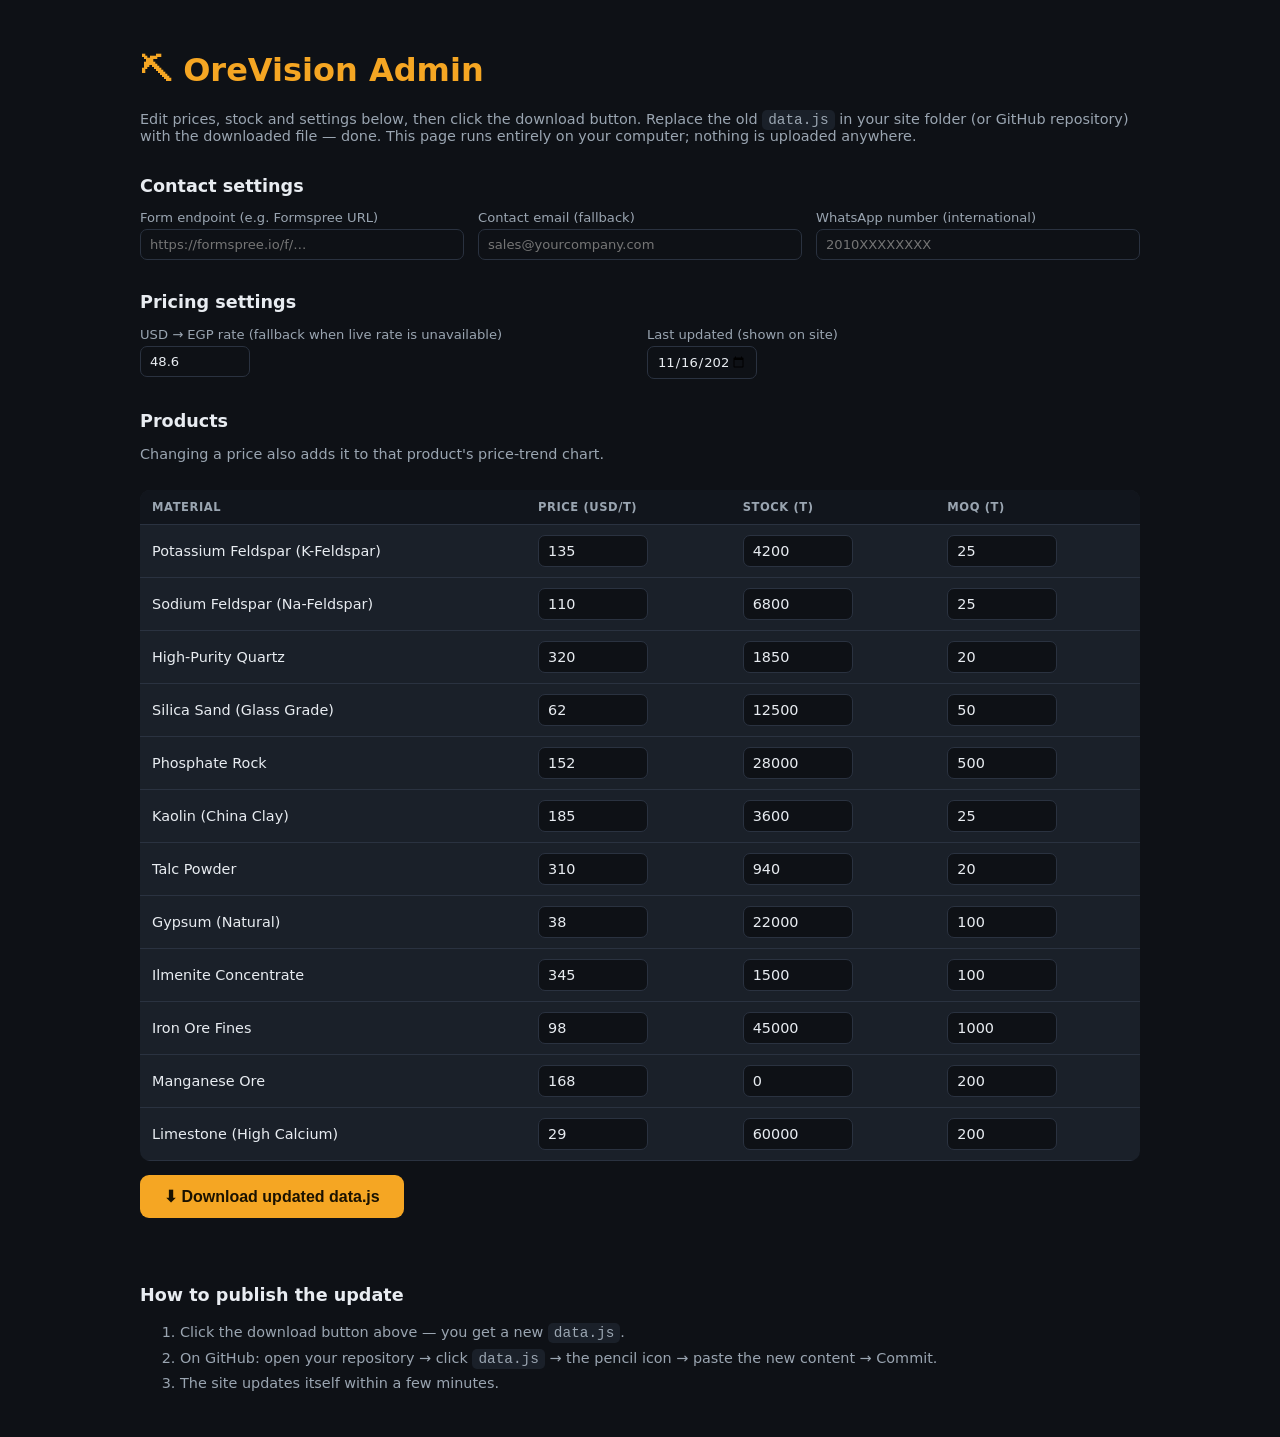
==== admin.html @ 51a4f31a "Harden logic layer: validation, safe storage, real form submission, cart fixes, mobile nav, tests - " ====
<!doctype html>
<html lang="en">
<head>
<meta charset="utf-8">
<meta name="viewport" content="width=device-width, initial-scale=1">
<title>OreVision Admin</title>
<meta name="robots" content="noindex">
<style>
  :root { --bg:#0e1116; --card:#1a2029; --border:#2a3240; --text:#e8ecf1; --muted:#9aa5b1; --accent:#f5a623; --red:#e5534b; --green:#35c06f; }
  * { box-sizing: border-box; }
  body { font-family: system-ui, sans-serif; background: var(--bg); color: var(--text); margin: 0; padding: 30px 20px; }
  .wrap { max-width: 1000px; margin: 0 auto; }
  h1 { color: var(--accent); }
  h2 { font-size: 1.1rem; margin-top: 32px; }
  p.note { color: var(--muted); font-size: .9rem; }
  .table-wrap { overflow-x: auto; }
  table { width: 100%; border-collapse: collapse; background: var(--card); border-radius: 10px; overflow: hidden; margin: 14px 0; }
  th, td { padding: 10px 12px; border-bottom: 1px solid var(--border); text-align: left; font-size: .9rem; }
  th { background: #11151c; color: var(--muted); text-transform: uppercase; font-size: .72rem; letter-spacing: .05em; }
  input { background: var(--bg); border: 1px solid var(--border); color: var(--text); padding: 7px 9px; border-radius: 7px; width: 110px; font: inherit; }
  input.wide { width: 100%; }
  input.bad { border-color: var(--red); }
  .btn { background: var(--accent); color: #1b1200; border: none; padding: 12px 24px; border-radius: 9px; font-weight: 700; font-size: 1rem; cursor: pointer; }
  .btn:hover { filter: brightness(1.1); }
  .grid { display: grid; grid-template-columns: repeat(auto-fit, minmax(240px, 1fr)); gap: 14px; margin: 14px 0; }
  .grid label { display: flex; flex-direction: column; gap: 4px; color: var(--muted); font-size: .82rem; }
  ol { color: var(--muted); font-size: .9rem; line-height: 1.7; }
  code { background: var(--card); padding: 2px 6px; border-radius: 5px; }
  #status { font-size: .92rem; min-height: 1.4em; }
  #status.ok { color: var(--green); }
  #status.err { color: var(--red); }
</style>
</head>
<body>
<div class="wrap">
  <h1>⛏ OreVision Admin</h1>
  <p class="note">Edit prices, stock and settings below, then click the download button. Replace the old
    <code>data.js</code> in your site folder (or GitHub repository) with the downloaded file — done.
    This page runs entirely on your computer; nothing is uploaded anywhere.</p>

  <h2>Contact settings</h2>
  <div class="grid">
    <label>Form endpoint (e.g. Formspree URL) <input class="wide" id="formEndpoint" type="url" placeholder="https://formspree.io/f/…"></label>
    <label>Contact email (fallback) <input class="wide" id="contactEmail" type="email" placeholder="sales@yourcompany.com"></label>
    <label>WhatsApp number (international) <input class="wide" id="whatsapp" type="tel" placeholder="2010XXXXXXXX"></label>
  </div>

  <h2>Pricing settings</h2>
  <div class="grid">
    <label>USD → EGP rate (fallback when live rate is unavailable) <input id="fxRate" type="number" step="0.1" min="0.1"></label>
    <label>Last updated (shown on site) <input id="lastUpd" type="date"></label>
  </div>

  <h2>Products</h2>
  <p class="note">Changing a price also adds it to that product's price-trend chart.</p>
  <div class="table-wrap">
    <table id="tbl">
      <thead><tr><th>Material</th><th>Price (USD/t)</th><th>Stock (t)</th><th>MOQ (t)</th></tr></thead>
      <tbody></tbody>
    </table>
  </div>

  <button class="btn" id="dl">⬇ Download updated data.js</button>
  <p id="status"></p>

  <h2>How to publish the update</h2>
  <ol>
    <li>Click the download button above — you get a new <code>data.js</code>.</li>
    <li>On GitHub: open your repository → click <code>data.js</code> → the pencil icon → paste the new content → Commit.</li>
    <li>The site updates itself within a few minutes.</li>
  </ol>
</div>

<script src="data.js"></script>
<script>
"use strict";
const el = (id) => document.getElementById(id);
const tbody = document.querySelector("#tbl tbody");

PRODUCTS.forEach((p, i) => {
  const tr = document.createElement("tr");
  const name = document.createElement("td");
  name.textContent = p.name;
  tr.appendChild(name);
  [["basePrice", "0.5", 0], ["stock", "1", 0], ["moq", "1", 1]].forEach(([field, step, min]) => {
    const td = document.createElement("td");
    const inp = document.createElement("input");
    inp.type = "number"; inp.step = step; inp.min = min;
    inp.value = p[field];
    inp.dataset.i = i; inp.dataset.f = field;
    td.appendChild(inp);
    tr.appendChild(td);
  });
  tbody.appendChild(tr);
});

el("fxRate").value = USD_TO_EGP;
el("lastUpd").value = LAST_UPDATED;
el("formEndpoint").value = SITE.FORM_ENDPOINT || "";
el("contactEmail").value = SITE.CONTACT_EMAIL || "";
el("whatsapp").value = SITE.WHATSAPP_NUMBER || "";

function setStatus(msg, cls) {
  const s = el("status");
  s.textContent = msg;
  s.className = cls || "";
}

el("dl").addEventListener("click", () => {
  // ---- validate everything before changing anything ----
  let firstBad = null;
  const edits = [];
  document.querySelectorAll("input[data-i]").forEach((inp) => {
    const v = Number(inp.value);
    const min = inp.dataset.f === "moq" ? 1 : 0;
    const ok = inp.value.trim() !== "" && Number.isFinite(v) && v >= min;
    inp.classList.toggle("bad", !ok);
    if (!ok && !firstBad) firstBad = inp;
    edits.push({ i: Number(inp.dataset.i), f: inp.dataset.f, v });
  });
  const fx = Number(el("fxRate").value);
  const fxOk = Number.isFinite(fx) && fx > 0;
  el("fxRate").classList.toggle("bad", !fxOk);
  if (!fxOk && !firstBad) firstBad = el("fxRate");

  const endpoint = el("formEndpoint").value.trim();
  const endpointOk = endpoint === "" || /^https:\/\/\S+$/.test(endpoint);
  el("formEndpoint").classList.toggle("bad", !endpointOk);
  if (!endpointOk && !firstBad) firstBad = el("formEndpoint");

  const email = el("contactEmail").value.trim();
  const emailOk = email === "" || /^[^\s@]+@[^\s@]+\.[^\s@]+$/.test(email);
  el("contactEmail").classList.toggle("bad", !emailOk);
  if (!emailOk && !firstBad) firstBad = el("contactEmail");

  if (firstBad) {
    firstBad.focus();
    setStatus("⚠ Please fix the highlighted fields — nothing was downloaded.", "err");
    return;
  }

  // ---- apply to copies so a second click starts from the same loaded data ----
  const products = PRODUCTS.map((p) => ({ ...p, trend: Array.isArray(p.trend) ? p.trend.slice() : [] }));
  edits.forEach(({ i, f, v }) => {
    const p = products[i];
    const value = f === "basePrice" ? v : Math.floor(v);
    if (f === "basePrice" && value !== PRODUCTS[i].basePrice) {
      p.trend.push(value);            // record the new price on the trend line
      while (p.trend.length > 12) p.trend.shift();
    }
    p[f] = value;
  });

  const site = {
    ...SITE,
    FORM_ENDPOINT: endpoint,
    CONTACT_EMAIL: email,
    WHATSAPP_NUMBER: el("whatsapp").value.replace(/\D/g, ""),
  };
  const upd = el("lastUpd").value || LAST_UPDATED;

  const file = `/* ============================================================
   OreVision Materials — Product & Market Data
   Generated by admin.html on ${new Date().toISOString().slice(0, 10)}
   Prices are indicative global benchmarks (USD per metric tonne).
   ============================================================ */

const LAST_UPDATED = ${JSON.stringify(upd)};

const SITE = ${JSON.stringify(site, null, 2)};

const PRODUCTS = ${JSON.stringify(products, null, 2)};

const BENCHMARKS = ${JSON.stringify(BENCHMARKS, null, 2)};

const USD_TO_EGP = ${fx};
`;
  const url = URL.createObjectURL(new Blob([file], { type: "text/javascript" }));
  const a = document.createElement("a");
  a.href = url;
  a.download = "data.js";
  document.body.appendChild(a);
  a.click();
  a.remove();
  setTimeout(() => URL.revokeObjectURL(url), 1500);
  setStatus("✓ Downloaded. Replace data.js in your site folder / repository with this file.", "ok");
});
</script>
</body>
</html>
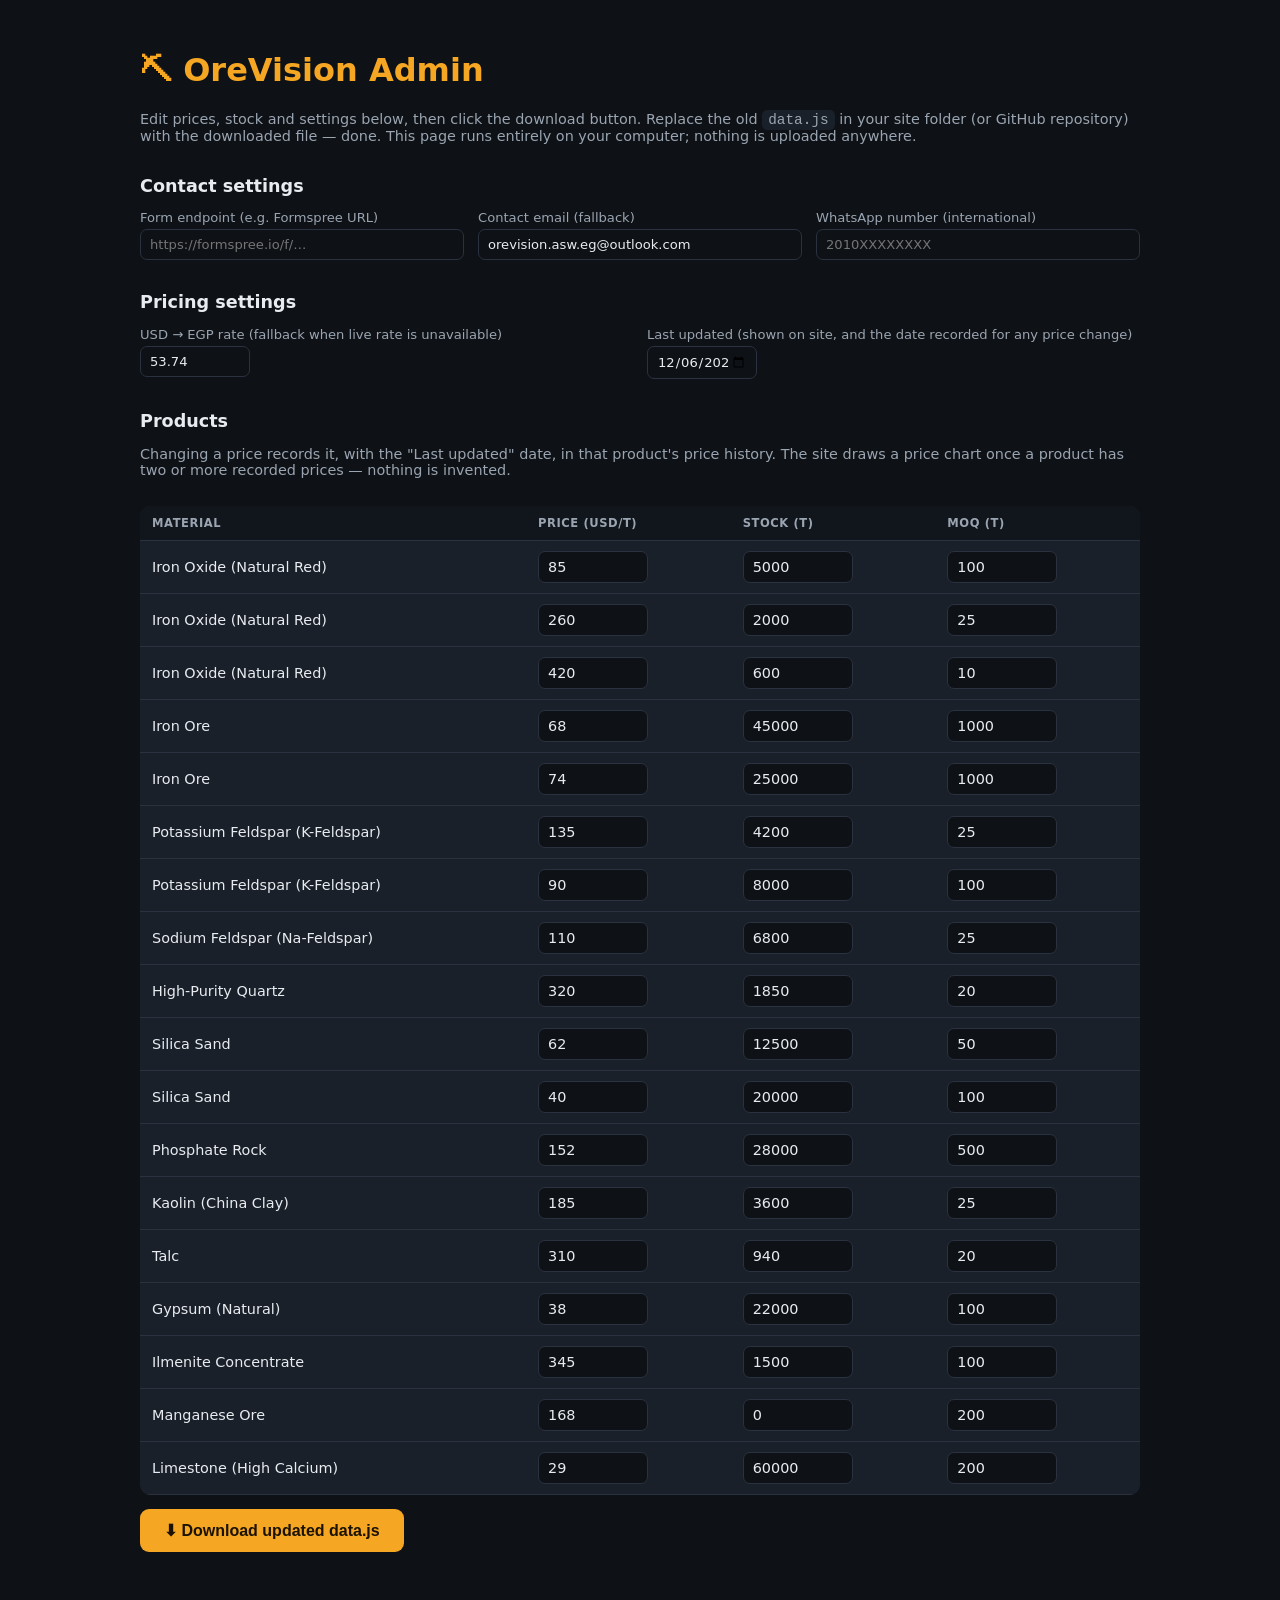
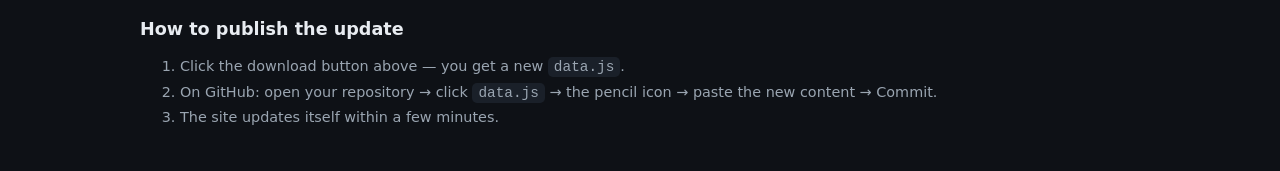
==== commit 656987d1: "WIP: countries, grade variants, real price history, material page content Done so far: - Charts use " ====
--- a/admin.html
+++ b/admin.html
@@ -48,11 +48,12 @@
   <h2>Pricing settings</h2>
   <div class="grid">
     <label>USD → EGP rate (fallback when live rate is unavailable) <input id="fxRate" type="number" step="0.1" min="0.1"></label>
-    <label>Last updated (shown on site) <input id="lastUpd" type="date"></label>
+    <label>Last updated (shown on site, and the date recorded for any price change) <input id="lastUpd" type="date"></label>
   </div>
 
   <h2>Products</h2>
-  <p class="note">Changing a price also adds it to that product's price-trend chart.</p>
+  <p class="note">Changing a price records it, with the "Last updated" date, in that product's price history.
+    The site draws a price chart once a product has two or more recorded prices — nothing is invented.</p>
   <div class="table-wrap">
     <table id="tbl">
       <thead><tr><th>Material</th><th>Price (USD/t)</th><th>Stock (t)</th><th>MOQ (t)</th></tr></thead>
@@ -95,7 +96,9 @@
 });
 
 el("fxRate").value = USD_TO_EGP;
-el("lastUpd").value = LAST_UPDATED;
+const now = new Date();
+const two = (n) => String(n).padStart(2, "0");
+el("lastUpd").value = `${now.getFullYear()}-${two(now.getMonth() + 1)}-${two(now.getDate())}`; // today, in your time zone
 el("formEndpoint").value = SITE.FORM_ENDPOINT || "";
 el("contactEmail").value = SITE.CONTACT_EMAIL || "";
 el("whatsapp").value = SITE.WHATSAPP_NUMBER || "";
@@ -133,6 +136,11 @@
   el("contactEmail").classList.toggle("bad", !emailOk);
   if (!emailOk && !firstBad) firstBad = el("contactEmail");
 
+  const upd = el("lastUpd").value;
+  const updOk = /^\d{4}-\d{2}-\d{2}$/.test(upd);
+  el("lastUpd").classList.toggle("bad", !updOk);
+  if (!updOk && !firstBad) firstBad = el("lastUpd");
+
   if (firstBad) {
     firstBad.focus();
     setStatus("⚠ Please fix the highlighted fields — nothing was downloaded.", "err");
@@ -140,13 +148,21 @@
   }
 
   // ---- apply to copies so a second click starts from the same loaded data ----
-  const products = PRODUCTS.map((p) => ({ ...p, trend: Array.isArray(p.trend) ? p.trend.slice() : [] }));
+  const products = PRODUCTS.map((p) => {
+    const { trend, ...rest } = p; // drop the old invented trend line if an older data.js still has one
+    return { ...rest, history: Array.isArray(p.history) ? p.history.map((h) => ({ ...h })) : [] };
+  });
+  let recorded = 0;
   edits.forEach(({ i, f, v }) => {
     const p = products[i];
     const value = f === "basePrice" ? v : Math.floor(v);
     if (f === "basePrice" && value !== PRODUCTS[i].basePrice) {
-      p.trend.push(value);            // record the new price on the trend line
-      while (p.trend.length > 12) p.trend.shift();
+      // record the real price change on its date (a second change the same day replaces the first)
+      const last = p.history[p.history.length - 1];
+      if (last && last.date === upd) last.price = value;
+      else p.history.push({ date: upd, price: value });
+      while (p.history.length > 60) p.history.shift();
+      recorded++;
     }
     p[f] = value;
   });
@@ -157,12 +173,13 @@
     CONTACT_EMAIL: email,
     WHATSAPP_NUMBER: el("whatsapp").value.replace(/\D/g, ""),
   };
-  const upd = el("lastUpd").value || LAST_UPDATED;
 
   const file = `/* ============================================================
    OreVision Materials — Product & Market Data
    Generated by admin.html on ${new Date().toISOString().slice(0, 10)}
-   Prices are indicative global benchmarks (USD per metric tonne).
+   Product prices are indicative FOB, USD per metric tonne.
+   Each product's \`history\` holds its real recorded prices by date.
+   Each reference price in BENCHMARKS carries \`asOf\` and \`source\`.
    ============================================================ */
 
 const LAST_UPDATED = ${JSON.stringify(upd)};
@@ -183,7 +200,8 @@
   a.click();
   a.remove();
   setTimeout(() => URL.revokeObjectURL(url), 1500);
-  setStatus("✓ Downloaded. Replace data.js in your site folder / repository with this file.", "ok");
+  setStatus(`✓ Downloaded${recorded ? ` — ${recorded} price change${recorded > 1 ? "s" : ""} recorded on ${upd}` : ""}. ` +
+    "Replace data.js in your site folder / repository with this file.", "ok");
 });
 </script>
 </body>
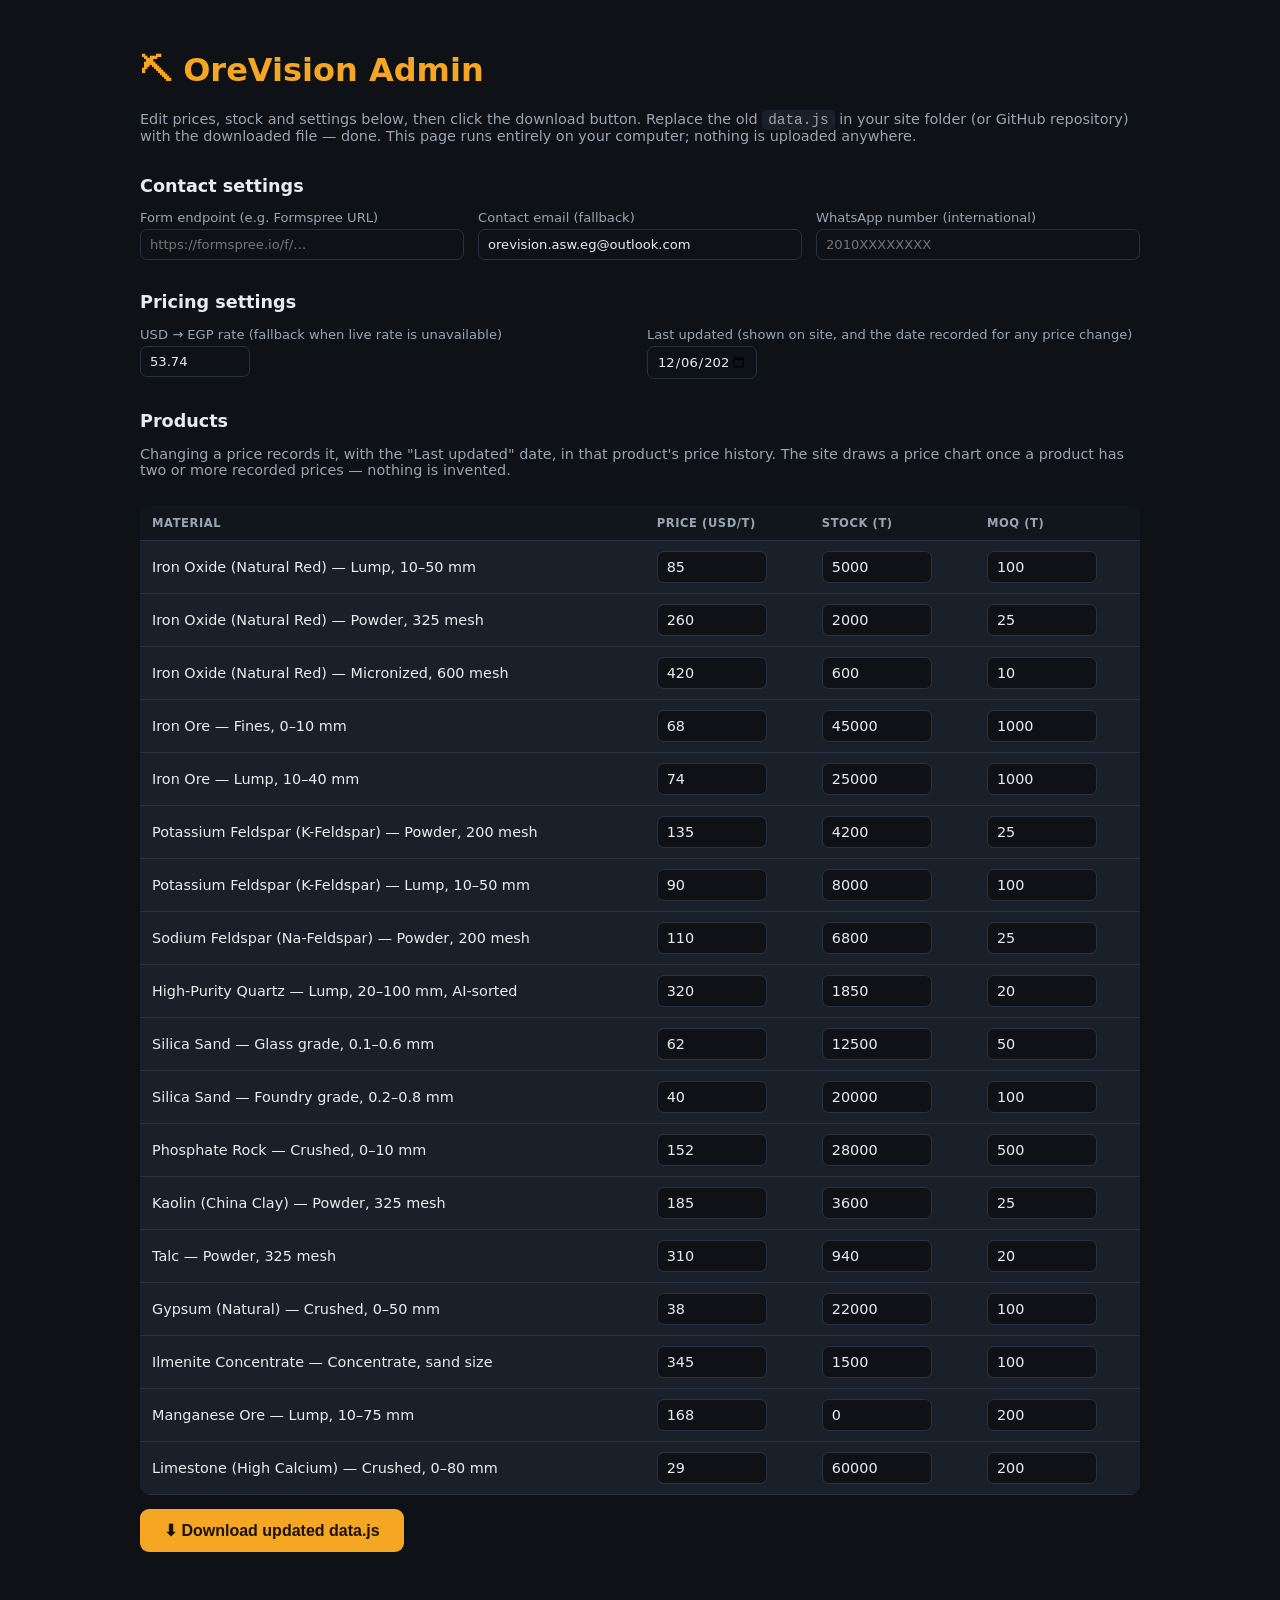
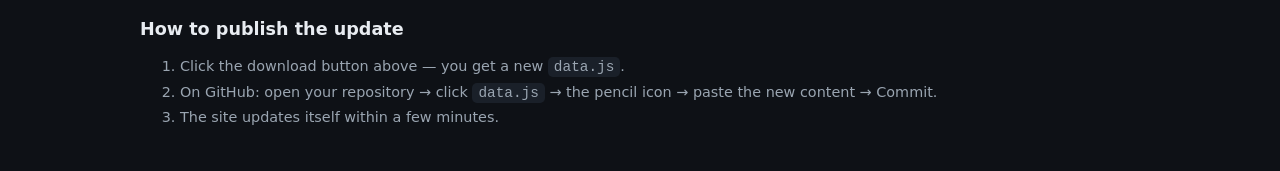
==== commit 85c47b5c: "Material pages, spec-sheet catalog, country tabs, grade variants - Every material opens its own page" ====
--- a/admin.html
+++ b/admin.html
@@ -81,7 +81,7 @@
 PRODUCTS.forEach((p, i) => {
   const tr = document.createElement("tr");
   const name = document.createElement("td");
-  name.textContent = p.name;
+  name.textContent = p.form ? `${p.name} — ${p.form}` : p.name;
   tr.appendChild(name);
   [["basePrice", "0.5", 0], ["stock", "1", 0], ["moq", "1", 1]].forEach(([field, step, min]) => {
     const td = document.createElement("td");
@@ -185,6 +185,8 @@
 const LAST_UPDATED = ${JSON.stringify(upd)};
 
 const SITE = ${JSON.stringify(site, null, 2)};
+
+const COUNTRIES = ${JSON.stringify(typeof COUNTRIES !== "undefined" ? COUNTRIES : [], null, 2)};
 
 const PRODUCTS = ${JSON.stringify(products, null, 2)};
 
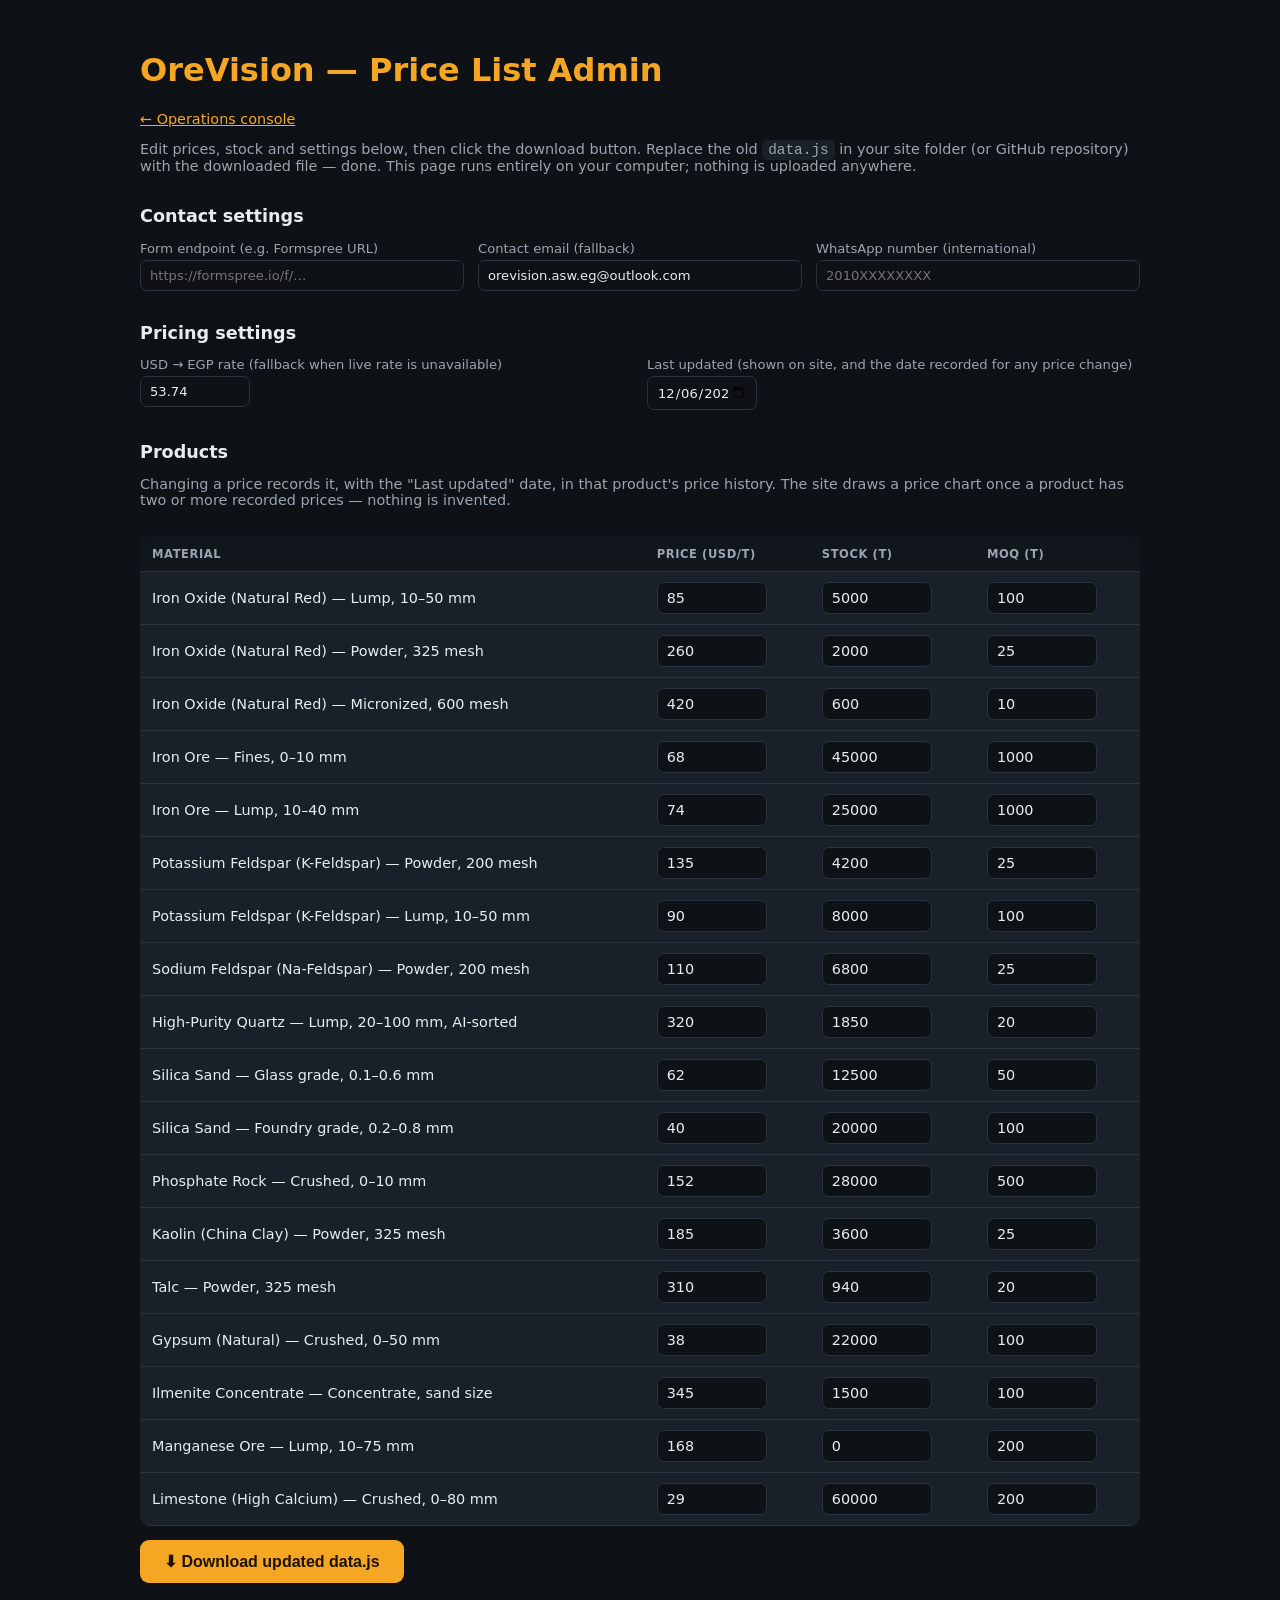
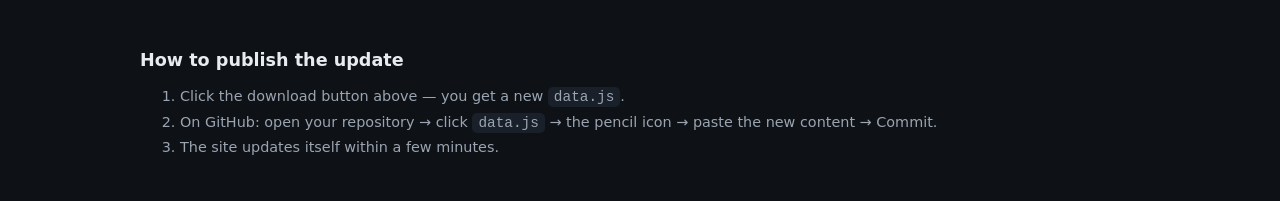
==== commit af9190d8: "Formal B2B redesign and operations console Public site: light corporate theme (navy/steel, IBM Plex)" ====
--- a/admin.html
+++ b/admin.html
@@ -33,7 +33,8 @@
 </head>
 <body>
 <div class="wrap">
-  <h1>⛏ OreVision Admin</h1>
+  <h1>OreVision — Price List Admin</h1>
+  <p class="note"><a href="ops.html" style="color:var(--accent)">← Operations console</a></p>
   <p class="note">Edit prices, stock and settings below, then click the download button. Replace the old
     <code>data.js</code> in your site folder (or GitHub repository) with the downloaded file — done.
     This page runs entirely on your computer; nothing is uploaded anywhere.</p>
@@ -73,6 +74,7 @@
 </div>
 
 <script src="data.js"></script>
+<script src="datafile.js"></script>
 <script>
 "use strict";
 const el = (id) => document.getElementById(id);
@@ -148,10 +150,7 @@
   }
 
   // ---- apply to copies so a second click starts from the same loaded data ----
-  const products = PRODUCTS.map((p) => {
-    const { trend, ...rest } = p; // drop the old invented trend line if an older data.js still has one
-    return { ...rest, history: Array.isArray(p.history) ? p.history.map((h) => ({ ...h })) : [] };
-  });
+  const products = cloneProducts(PRODUCTS);
   let recorded = 0;
   edits.forEach(({ i, f, v }) => {
     const p = products[i];
@@ -174,34 +173,10 @@
     WHATSAPP_NUMBER: el("whatsapp").value.replace(/\D/g, ""),
   };
 
-  const file = `/* ============================================================
-   OreVision Materials — Product & Market Data
-   Generated by admin.html on ${new Date().toISOString().slice(0, 10)}
-   Product prices are indicative FOB, USD per metric tonne.
-   Each product's \`history\` holds its real recorded prices by date.
-   Each reference price in BENCHMARKS carries \`asOf\` and \`source\`.
-   ============================================================ */
-
-const LAST_UPDATED = ${JSON.stringify(upd)};
-
-const SITE = ${JSON.stringify(site, null, 2)};
-
-const COUNTRIES = ${JSON.stringify(typeof COUNTRIES !== "undefined" ? COUNTRIES : [], null, 2)};
-
-const PRODUCTS = ${JSON.stringify(products, null, 2)};
-
-const BENCHMARKS = ${JSON.stringify(BENCHMARKS, null, 2)};
-
-const USD_TO_EGP = ${fx};
-`;
-  const url = URL.createObjectURL(new Blob([file], { type: "text/javascript" }));
-  const a = document.createElement("a");
-  a.href = url;
-  a.download = "data.js";
-  document.body.appendChild(a);
-  a.click();
-  a.remove();
-  setTimeout(() => URL.revokeObjectURL(url), 1500);
+  downloadText(buildDataFile({
+    lastUpdated: upd, site, products, benchmarks: BENCHMARKS, fx,
+    countries: typeof COUNTRIES !== "undefined" ? COUNTRIES : [], generatedBy: "admin.html",
+  }), "data.js", "text/javascript");
   setStatus(`✓ Downloaded${recorded ? ` — ${recorded} price change${recorded > 1 ? "s" : ""} recorded on ${upd}` : ""}. ` +
     "Replace data.js in your site folder / repository with this file.", "ok");
 });
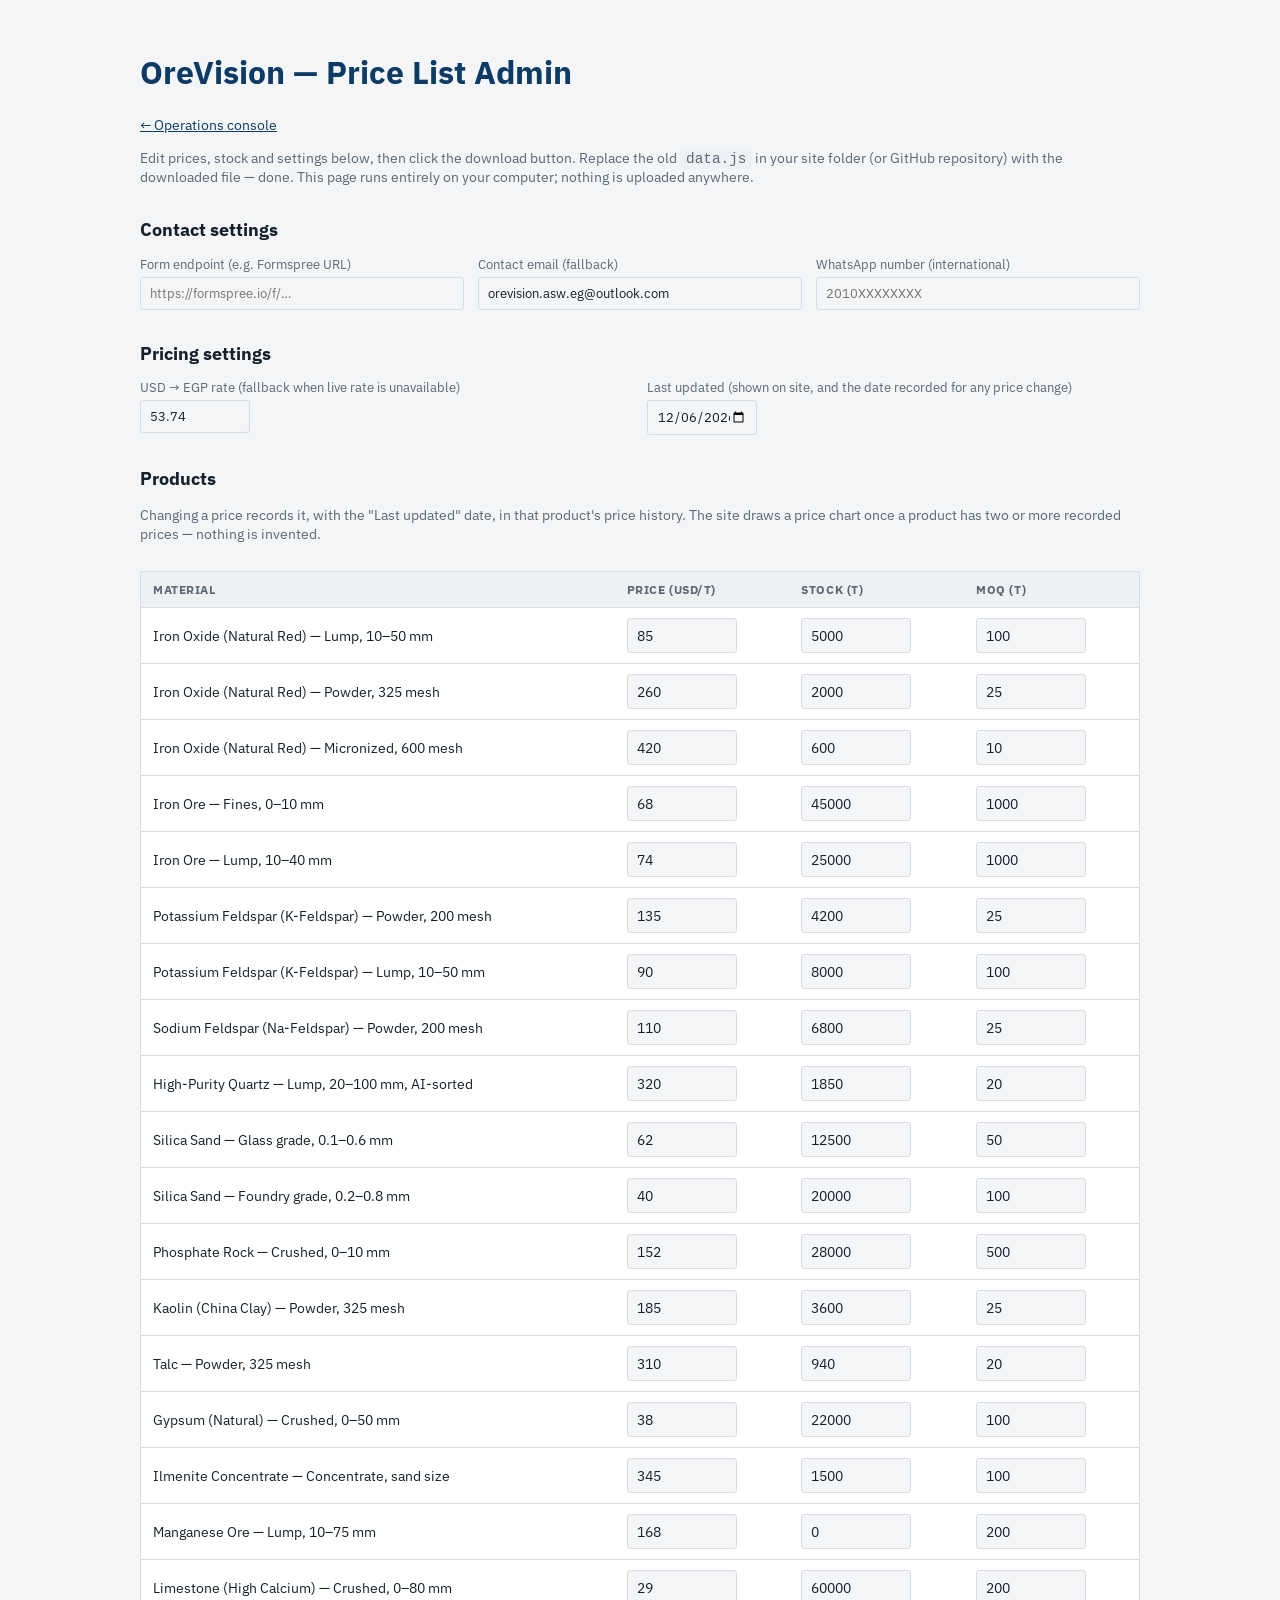
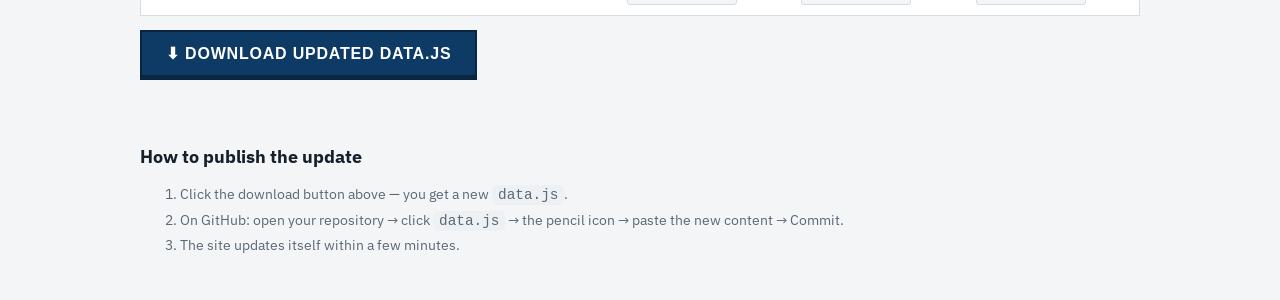
==== commit e4075cff: "Blue-and-white theme for the price admin and photo credits pages Replaces the old dark/orange stylin" ====
--- a/admin.html
+++ b/admin.html
@@ -5,27 +5,29 @@
 <meta name="viewport" content="width=device-width, initial-scale=1">
 <title>OreVision Admin</title>
 <meta name="robots" content="noindex">
+<link rel="preconnect" href="https://fonts.googleapis.com">
+<link href="https://fonts.googleapis.com/css2?family=IBM+Plex+Sans:wght@400;500;600;700&display=swap" rel="stylesheet">
 <style>
-  :root { --bg:#0e1116; --card:#1a2029; --border:#2a3240; --text:#e8ecf1; --muted:#9aa5b1; --accent:#f5a623; --red:#e5534b; --green:#35c06f; }
+  :root { --bg:#f3f5f7; --card:#ffffff; --border:#d6dce2; --text:#15202b; --muted:#5b6875; --accent:#0d3b66; --red:#b42318; --green:#1e7b4a; }
   * { box-sizing: border-box; }
-  body { font-family: system-ui, sans-serif; background: var(--bg); color: var(--text); margin: 0; padding: 30px 20px; }
+  body { font-family: "IBM Plex Sans", "Segoe UI", system-ui, sans-serif; background: var(--bg); color: var(--text); margin: 0; padding: 30px 20px; }
   .wrap { max-width: 1000px; margin: 0 auto; }
   h1 { color: var(--accent); }
   h2 { font-size: 1.1rem; margin-top: 32px; }
   p.note { color: var(--muted); font-size: .9rem; }
   .table-wrap { overflow-x: auto; }
-  table { width: 100%; border-collapse: collapse; background: var(--card); border-radius: 10px; overflow: hidden; margin: 14px 0; }
+  table { width: 100%; border-collapse: collapse; background: var(--card); border: 1px solid var(--border); overflow: hidden; margin: 14px 0; }
   th, td { padding: 10px 12px; border-bottom: 1px solid var(--border); text-align: left; font-size: .9rem; }
-  th { background: #11151c; color: var(--muted); text-transform: uppercase; font-size: .72rem; letter-spacing: .05em; }
-  input { background: var(--bg); border: 1px solid var(--border); color: var(--text); padding: 7px 9px; border-radius: 7px; width: 110px; font: inherit; }
+  th { background: #eef1f4; color: var(--muted); text-transform: uppercase; font-size: .72rem; letter-spacing: .05em; }
+  input { background: var(--bg); border: 1px solid var(--border); color: var(--text); padding: 7px 9px; border-radius: 3px; width: 110px; font: inherit; }
   input.wide { width: 100%; }
   input.bad { border-color: var(--red); }
-  .btn { background: var(--accent); color: #1b1200; border: none; padding: 12px 24px; border-radius: 9px; font-weight: 700; font-size: 1rem; cursor: pointer; }
+  .btn { background: var(--accent); color: #ffffff; border: 2px solid #0a2540; box-shadow: 0 3px 0 #0a2540; text-transform: uppercase; letter-spacing: .05em; padding: 12px 24px; border-radius: 0; font-weight: 700; font-size: 1rem; cursor: pointer; }
   .btn:hover { filter: brightness(1.1); }
   .grid { display: grid; grid-template-columns: repeat(auto-fit, minmax(240px, 1fr)); gap: 14px; margin: 14px 0; }
   .grid label { display: flex; flex-direction: column; gap: 4px; color: var(--muted); font-size: .82rem; }
   ol { color: var(--muted); font-size: .9rem; line-height: 1.7; }
-  code { background: var(--card); padding: 2px 6px; border-radius: 5px; }
+  code { background: #eef1f4; padding: 2px 6px; border-radius: 5px; }
   #status { font-size: .92rem; min-height: 1.4em; }
   #status.ok { color: var(--green); }
   #status.err { color: var(--red); }
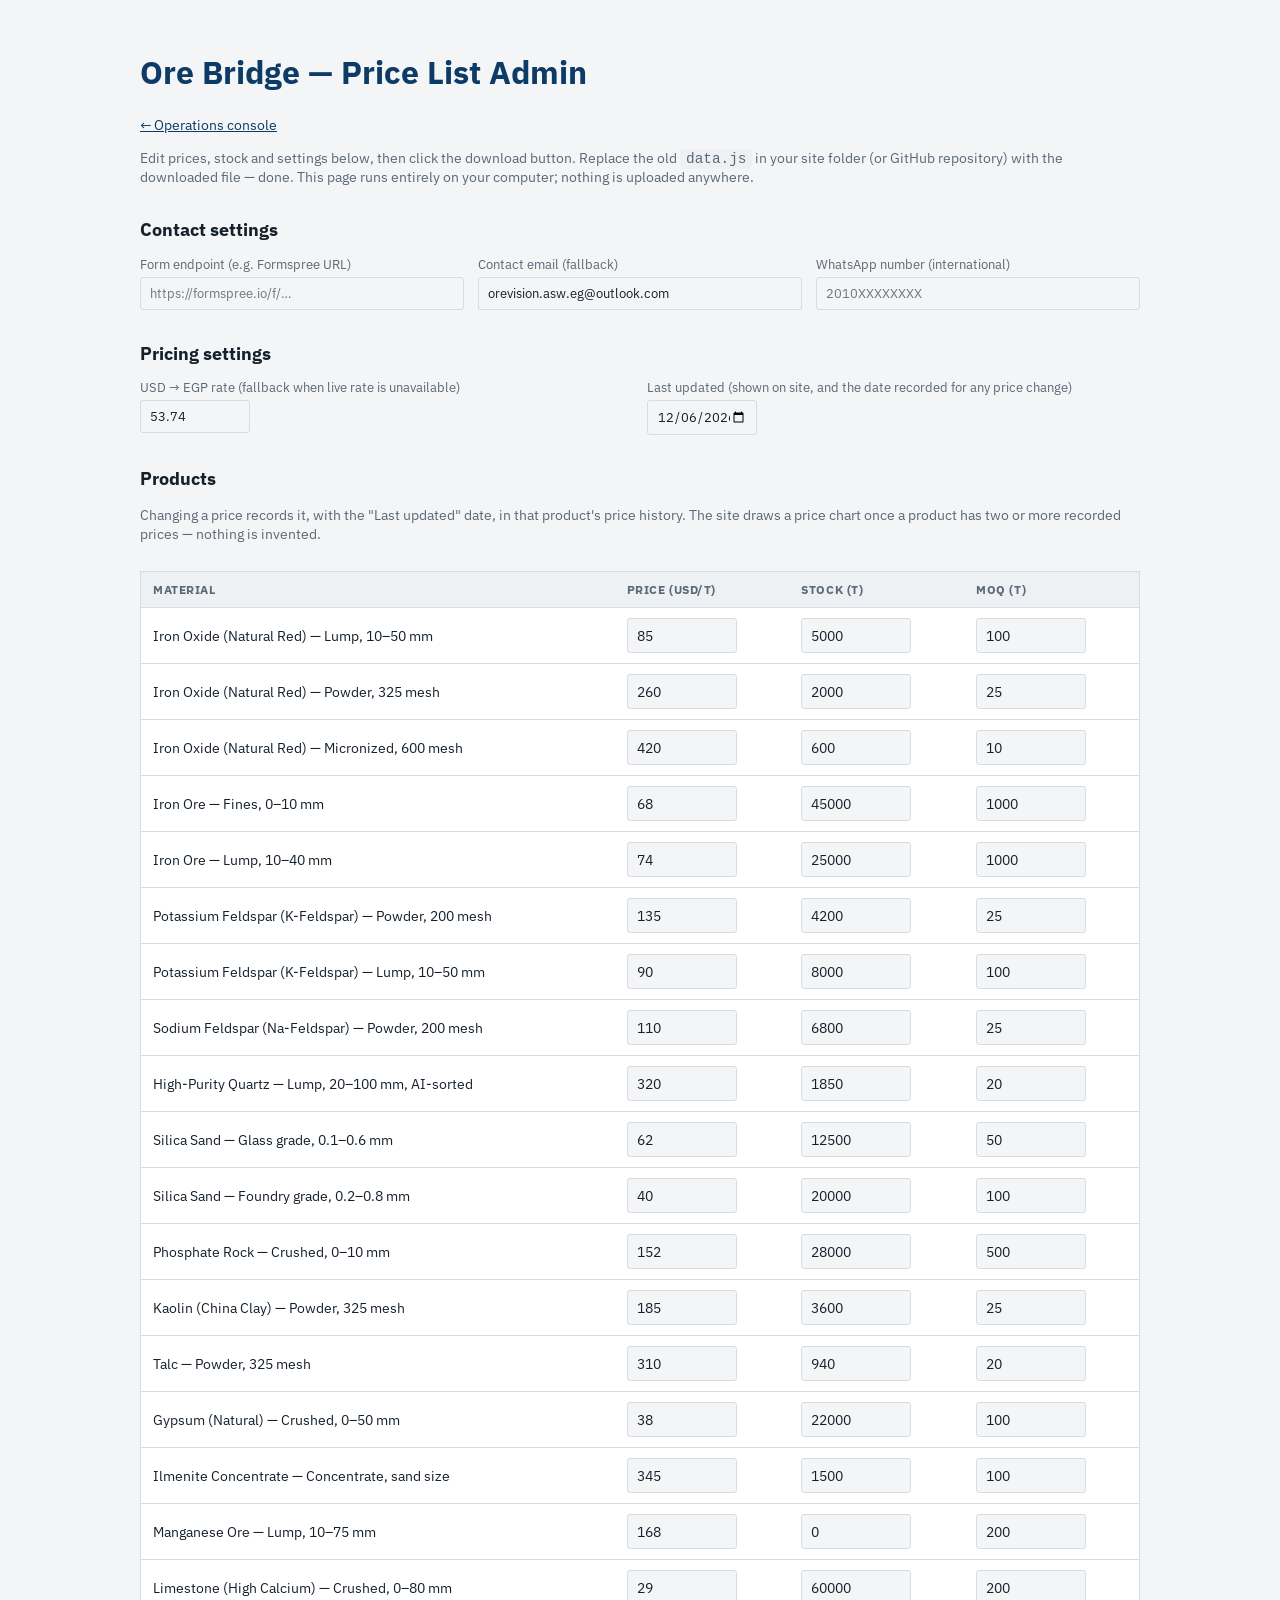
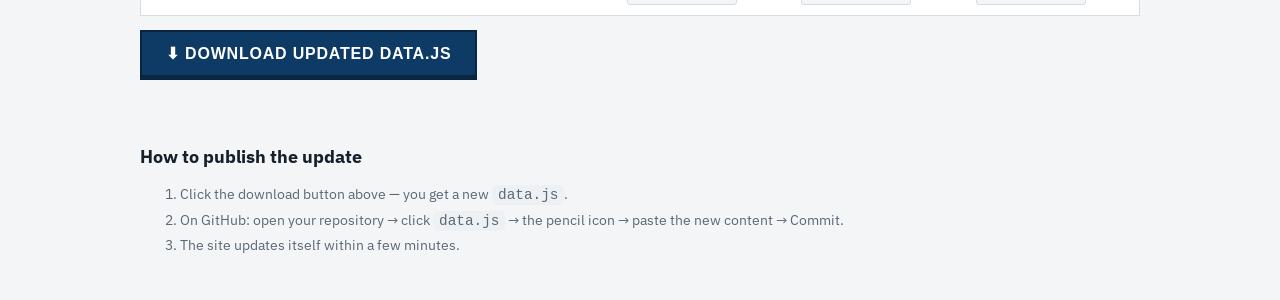
==== commit 7aa59940: "Rename the business to Ore Bridge Brand name in the header, footer, page titles, RFQ email subject, " ====
--- a/admin.html
+++ b/admin.html
@@ -3,7 +3,7 @@
 <head>
 <meta charset="utf-8">
 <meta name="viewport" content="width=device-width, initial-scale=1">
-<title>OreVision Admin</title>
+<title>Ore Bridge Admin</title>
 <meta name="robots" content="noindex">
 <link rel="preconnect" href="https://fonts.googleapis.com">
 <link href="https://fonts.googleapis.com/css2?family=IBM+Plex+Sans:wght@400;500;600;700&display=swap" rel="stylesheet">
@@ -35,7 +35,7 @@
 </head>
 <body>
 <div class="wrap">
-  <h1>OreVision — Price List Admin</h1>
+  <h1>Ore Bridge — Price List Admin</h1>
   <p class="note"><a href="ops.html" style="color:var(--accent)">← Operations console</a></p>
   <p class="note">Edit prices, stock and settings below, then click the download button. Replace the old
     <code>data.js</code> in your site folder (or GitHub repository) with the downloaded file — done.
@@ -93,6 +93,7 @@
     inp.type = "number"; inp.step = step; inp.min = min;
     inp.value = p[field];
     inp.dataset.i = i; inp.dataset.f = field;
+    inp.setAttribute("aria-label", `${name.textContent} — ${{ basePrice: "price (USD/t)", stock: "stock (t)", moq: "MOQ (t)" }[field]}`);
     td.appendChild(inp);
     tr.appendChild(td);
   });
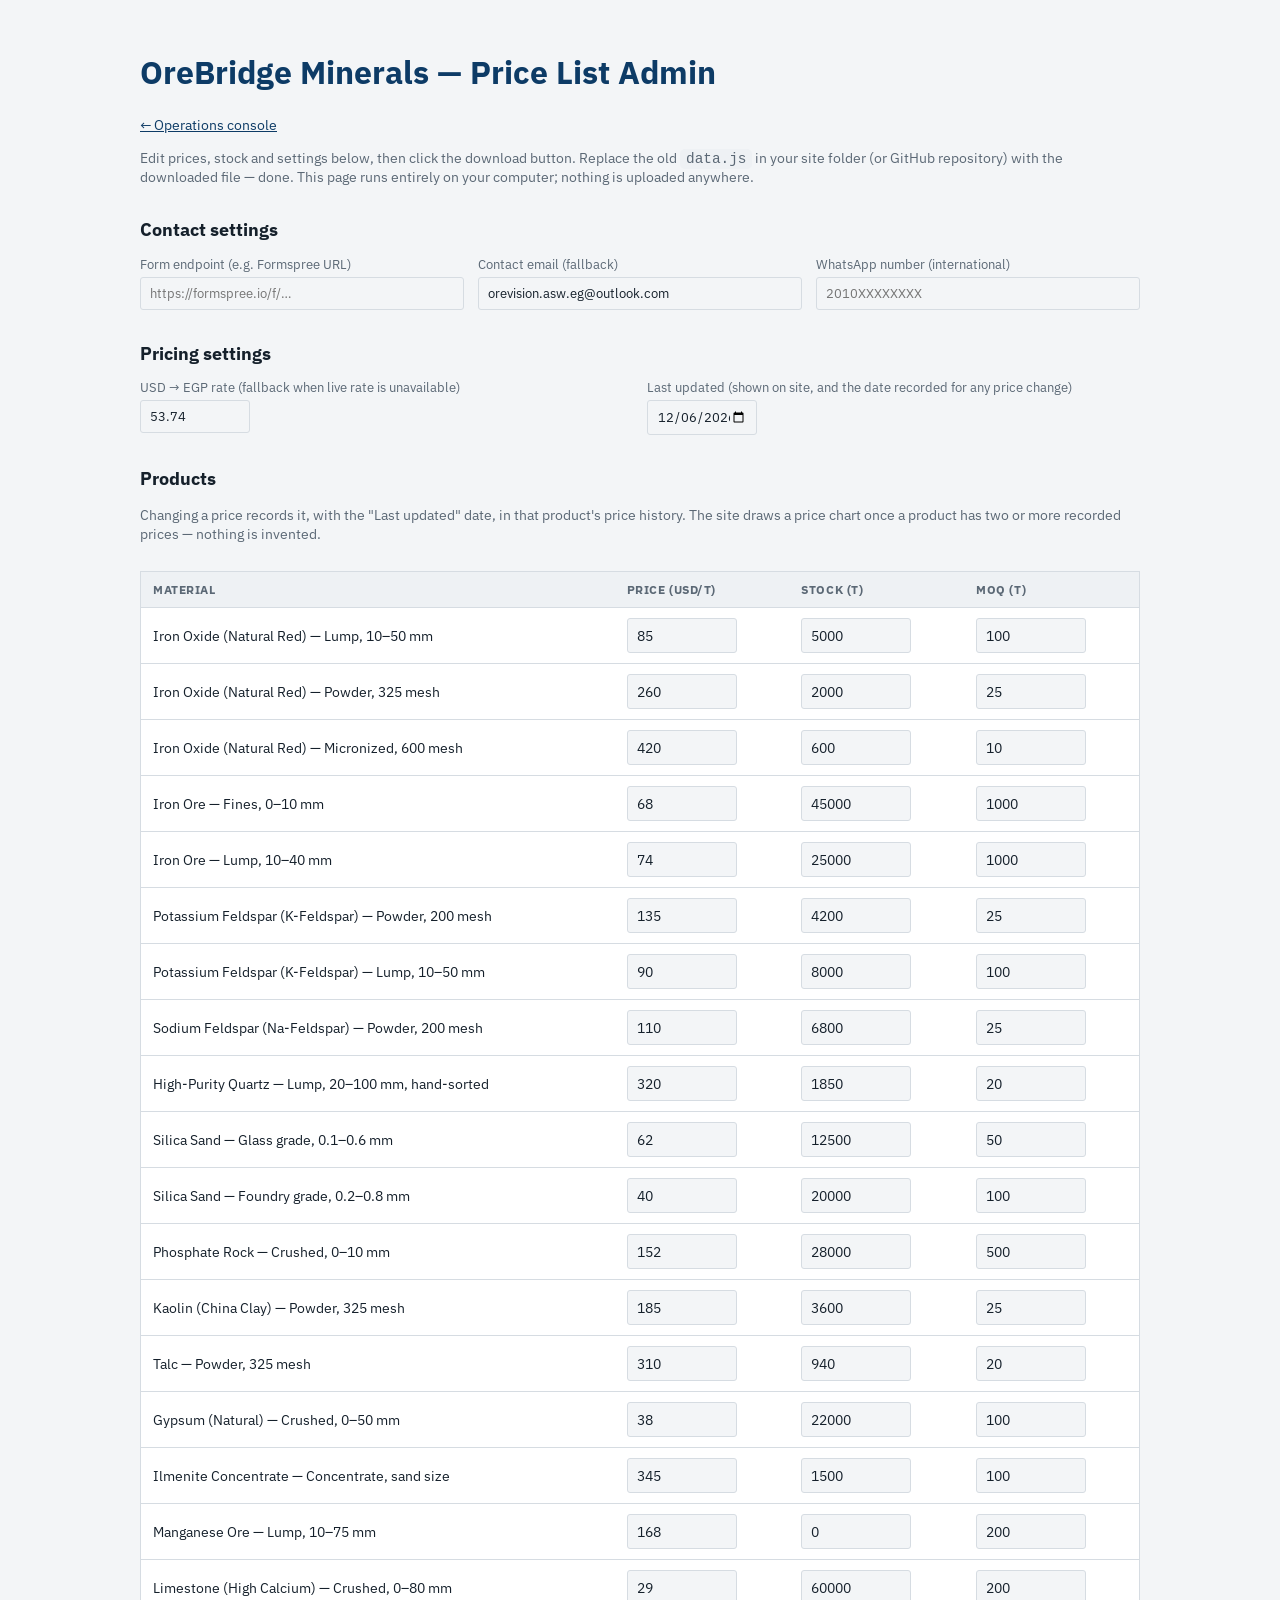
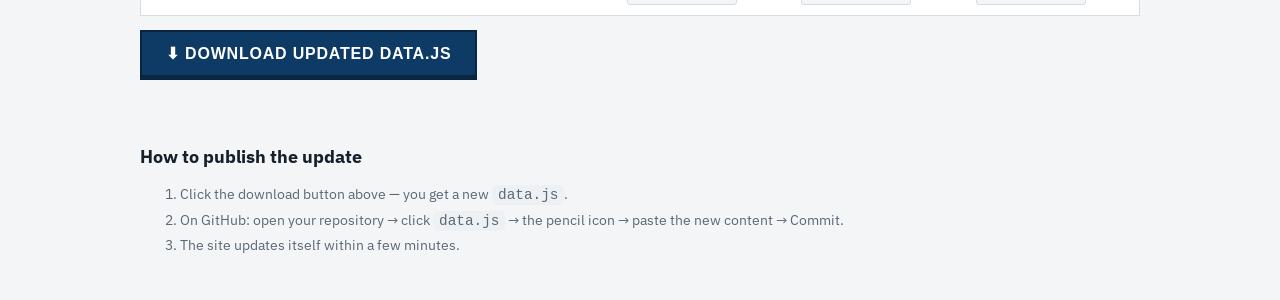
==== commit e1953659: "Align the site with the OreBridge Minerals business (Facebook page) - Name: OreBridge Minerals, Aswa" ====
--- a/admin.html
+++ b/admin.html
@@ -3,7 +3,7 @@
 <head>
 <meta charset="utf-8">
 <meta name="viewport" content="width=device-width, initial-scale=1">
-<title>Ore Bridge Admin</title>
+<title>OreBridge Admin</title>
 <meta name="robots" content="noindex">
 <link rel="preconnect" href="https://fonts.googleapis.com">
 <link href="https://fonts.googleapis.com/css2?family=IBM+Plex+Sans:wght@400;500;600;700&display=swap" rel="stylesheet">
@@ -35,7 +35,7 @@
 </head>
 <body>
 <div class="wrap">
-  <h1>Ore Bridge — Price List Admin</h1>
+  <h1>OreBridge Minerals — Price List Admin</h1>
   <p class="note"><a href="ops.html" style="color:var(--accent)">← Operations console</a></p>
   <p class="note">Edit prices, stock and settings below, then click the download button. Replace the old
     <code>data.js</code> in your site folder (or GitHub repository) with the downloaded file — done.
